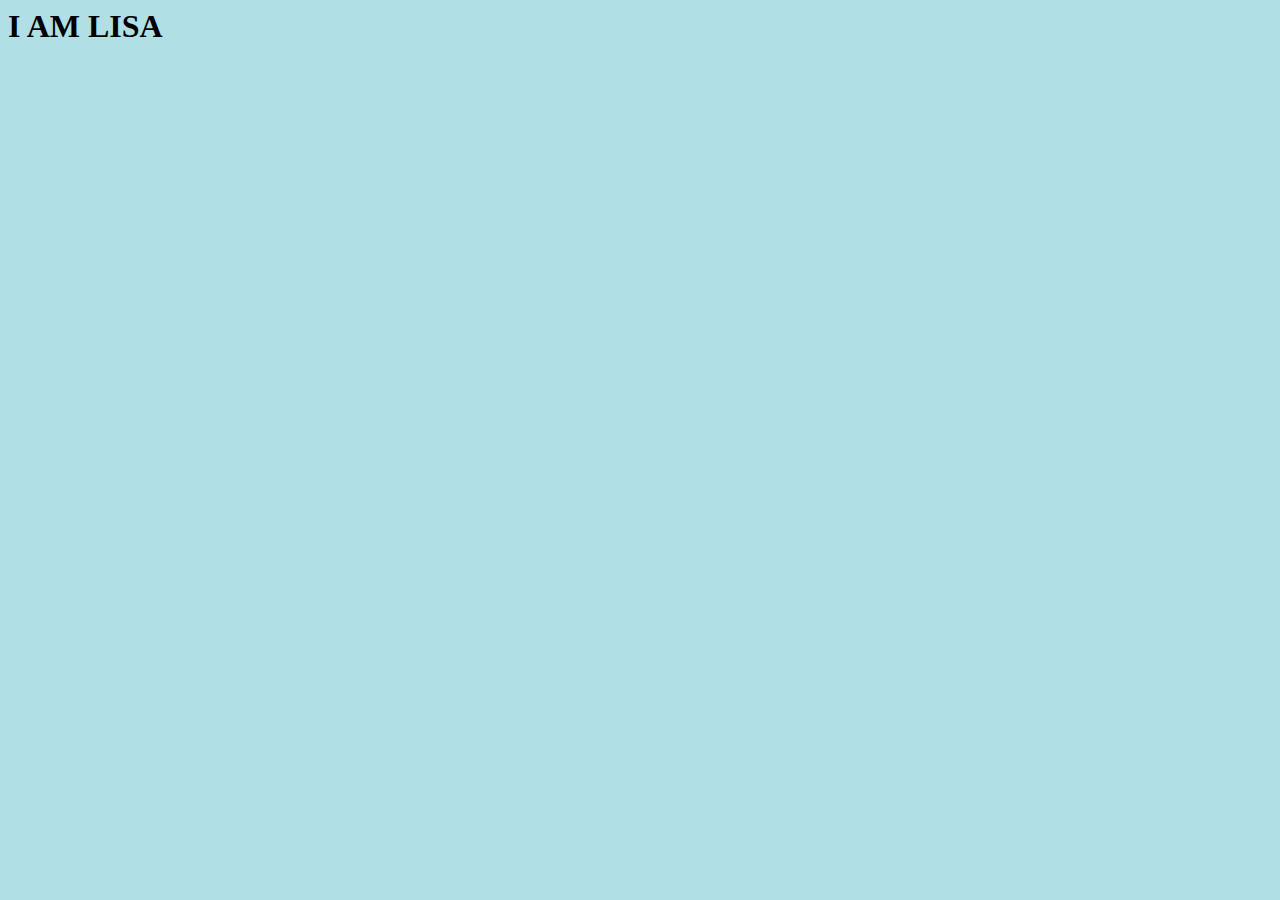
==== index.html @ b865597a "initial commit" ====
<head>
    <meta charset="UTF-8">
    <title>Lisa!!</title>
    <link rel="stylesheet" type="text/css" href="style.css">
    <meta name="description" content="Lisa Illes's Personal Site" />
  </head>
  <body>
    <h1>I AM LISA</h1>
  </body>
---- style.css ----
body {
    background-color: powderblue;
}
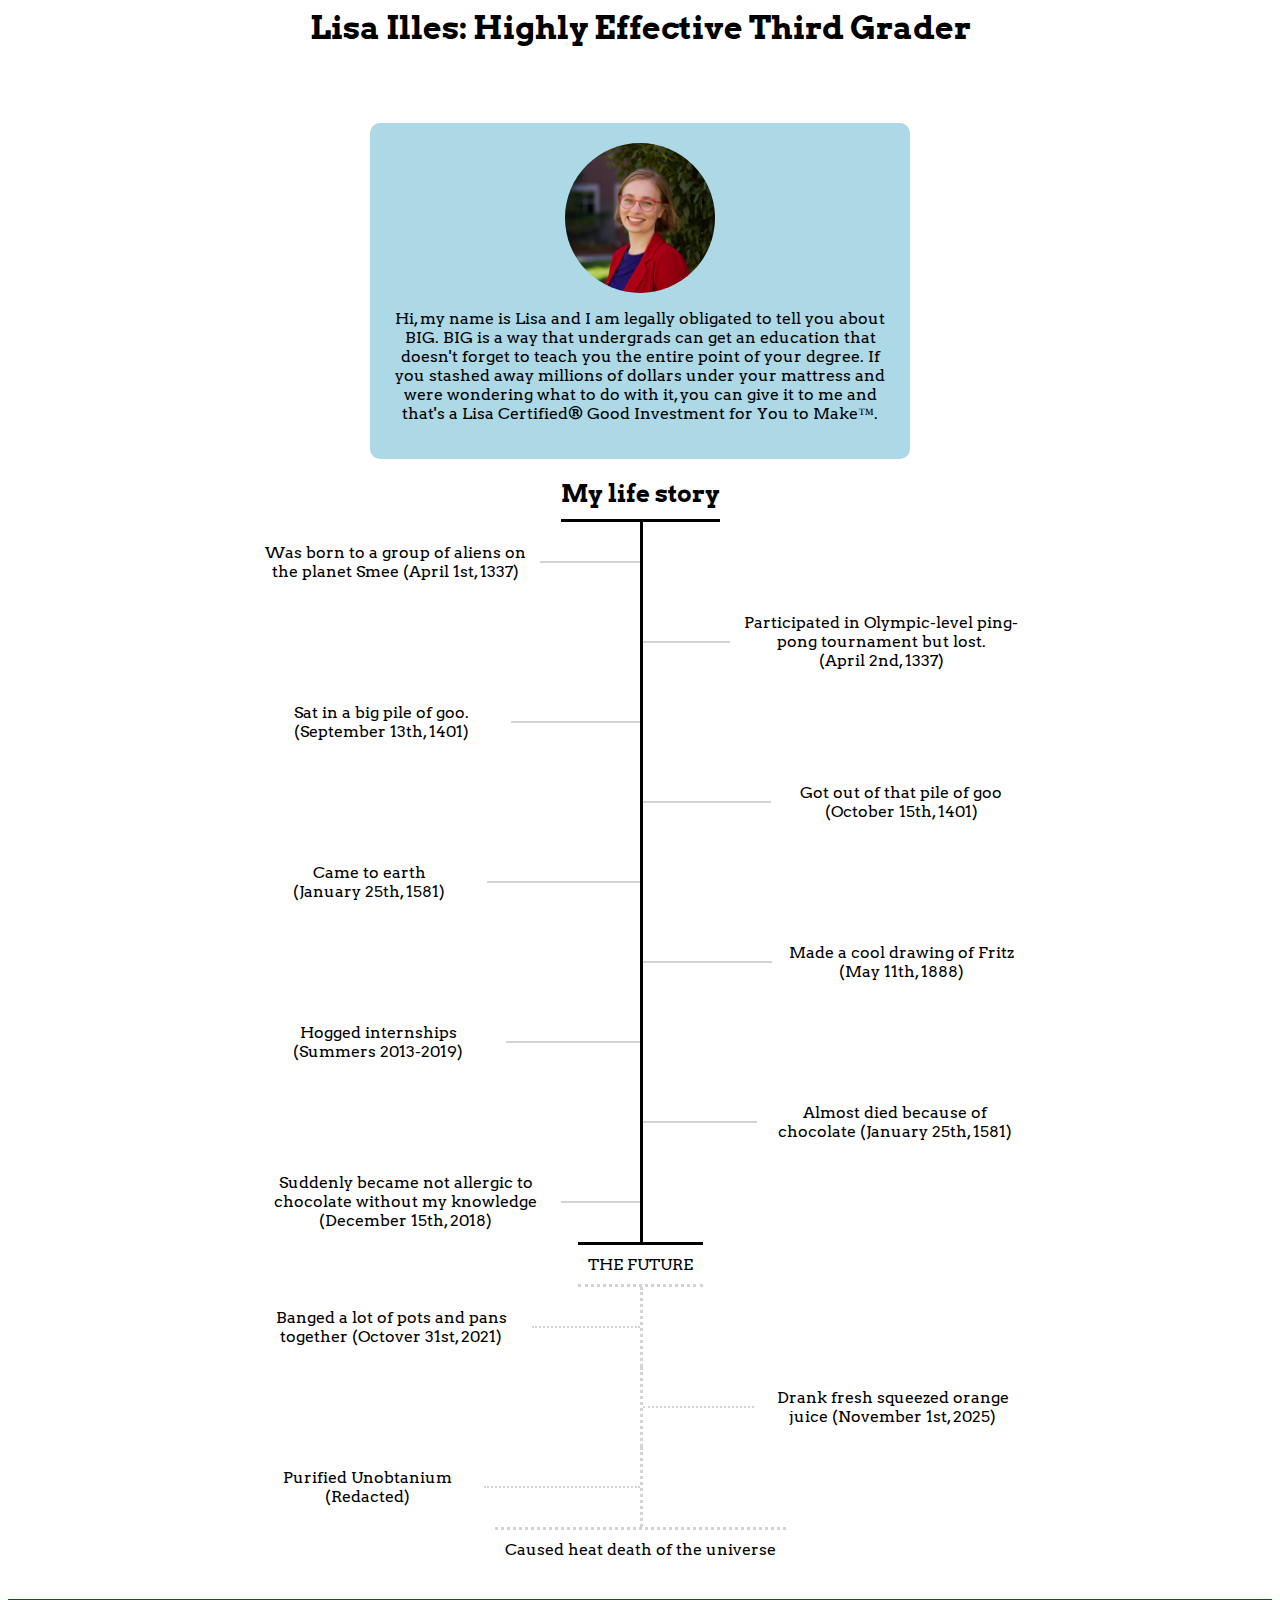
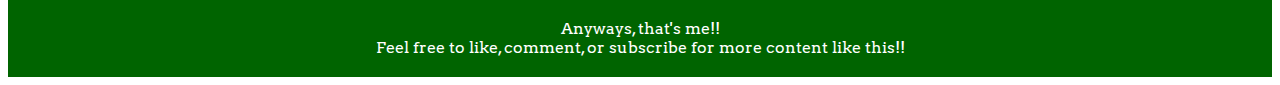
==== commit 3af46318: "replace history with fake lisa site" ====
--- a/index.html
+++ b/index.html
@@ -1,9 +1,72 @@
 <head>
     <meta charset="UTF-8">
-    <title>Lisa!!</title>
+    <title>Lambda Explorer</title>
+    <script src="script.js"></script>
+    <link href="https://fonts.googleapis.com/css?family=Arvo" rel="stylesheet">
     <link rel="stylesheet" type="text/css" href="style.css">
+    <link rel="icon" href="big.png">
+  
     <meta name="description" content="Lisa Illes's Personal Site" />
   </head>
   <body>
-    <h1>I AM LISA</h1>
+    <h1>Lisa Illes: Highly Effective Third Grader</h1>
+    <article>
+        <img src="me.jpg">
+        <p>
+            Hi, my name is Lisa and I am legally obligated to tell you about BIG.
+            BIG is a way that undergrads can get an education that doesn't forget
+            to teach you the entire point of your degree. If you stashed away 
+            millions of dollars  under your mattress and were wondering what to do 
+            with it, you can give it to me and that's a 
+            Lisa Certified® Good Investment for You to Make™.
+        </p>
+    </article>
+    <h2>My life story</h2>
+
+    <div class="life-event">
+        Was born to a group of aliens on the planet Smee (April&nbsp;1st,&nbsp;1337)
+    </div>
+    <div class="life-event">
+        Participated in Olympic-level ping-pong tournament but lost. (April&nbsp;2nd,&nbsp;1337)
+    </div>
+    <div class="life-event">
+        Sat in a big pile of goo. (September&nbsp;13th,&nbsp;1401)
+    </div>
+    <div class="life-event">
+        Got out of that pile of goo (October&nbsp;15th,&nbsp;1401)
+    </div>
+    <div class="life-event">
+        Came to earth (January&nbsp;25th,&nbsp;1581)
+    </div>
+    <div class="life-event">
+        Made a cool drawing of Fritz (May&nbsp;11th,&nbsp;1888)
+    </div>
+    <div class="life-event">
+        Hogged internships (Summers&nbsp;2013-2019)
+    </div>
+    <div class="life-event">
+        Almost died because of chocolate (January&nbsp;25th,&nbsp;1581)
+    </div>
+    <div class="life-event">
+        Suddenly became not allergic to chocolate without my knowledge (December&nbsp;15th,&nbsp;2018)
+    </div>
+    <div class="future-divider">
+        THE FUTURE
+    </div>
+    <div class="life-event future">
+        Banged a lot of pots and pans together (Octover&nbsp;31st,&nbsp;2021)
+    </div>
+    <div class="life-event future">
+        Drank fresh squeezed orange juice (November&nbsp;1st,&nbsp;2025)
+    </div>
+    <div class="life-event future">
+        Purified Unobtanium (Redacted)
+    </div>
+    <div class="end-of-world">
+        Caused heat death of the universe
+    </div>
+    <footer>
+        Anyways, that's me!!<br>
+        Feel free to like, comment, or subscribe for more content like this!!
+    </footer>
   </body>--- a/style.css
+++ b/style.css
@@ -1,3 +1,103 @@
 body {
-    background-color: powderblue;
+    font-family: 'Arvo', serif;
+    text-align: center;
+}
+
+article {
+    width: 500px;
+    margin: 75px auto 0 auto;
+    background: lightblue;
+    padding: 20px;
+    border-radius: 10px;
+}
+
+article > img {
+    width: 150px;
+    height: 150px;
+    background-color: red;
+    border-radius: 50%;
+    overflow: hidden;
+    display: block;
+    margin: auto;
+}
+
+h2 {
+    border-bottom: 3px black solid;
+    display: inline-block;
+    margin-bottom: 0px;
+    padding-bottom: 10px;
+}
+
+.life-event {
+    height: 80px;
+    width: 30%;
+    position: relative;
+    display: flex;
+    align-items: center;
+    justify-content: flex-end;
+}
+
+.life-event::after {
+    content: '';
+    border-bottom: 2px lightgray solid;
+    width: 50%;
+}
+
+.life-event:nth-child(even) {
+    border-right: 3px solid black;
+    margin-left: 20%;
+}
+
+.life-event:nth-child(odd) {
+    border-left: 3px solid black;
+    margin-left: 50%;
+    flex-direction: row-reverse;
+}
+
+.life-event:nth-child(even)::after {
+    margin-left: 10px;
+}
+
+.life-event:nth-child(odd)::after {
+    margin-right: 10px;
+}
+
+
+.life-event.future {
+    border-color: lightgray;
+}
+
+
+.life-event.future:nth-child(even) {
+    border-right-style: dotted;
+
+}
+
+.life-event.future:nth-child(odd) {
+    border-left-style: dotted;
+}
+
+.life-event.future::after {
+    border-bottom-style: dotted;
+}
+
+
+.future-divider {
+    padding: 10px;
+    display: inline-block;
+    border-top: 3px black solid;
+    border-bottom: 3px lightgray dotted;
+}
+
+.end-of-world {
+    display: inline-block;
+    padding: 10px;
+    border-top: 3px lightgray dotted;
+}
+
+footer {
+    margin-top: 30px;
+    padding: 20px;
+    background-color: darkgreen;
+    color: white;
 }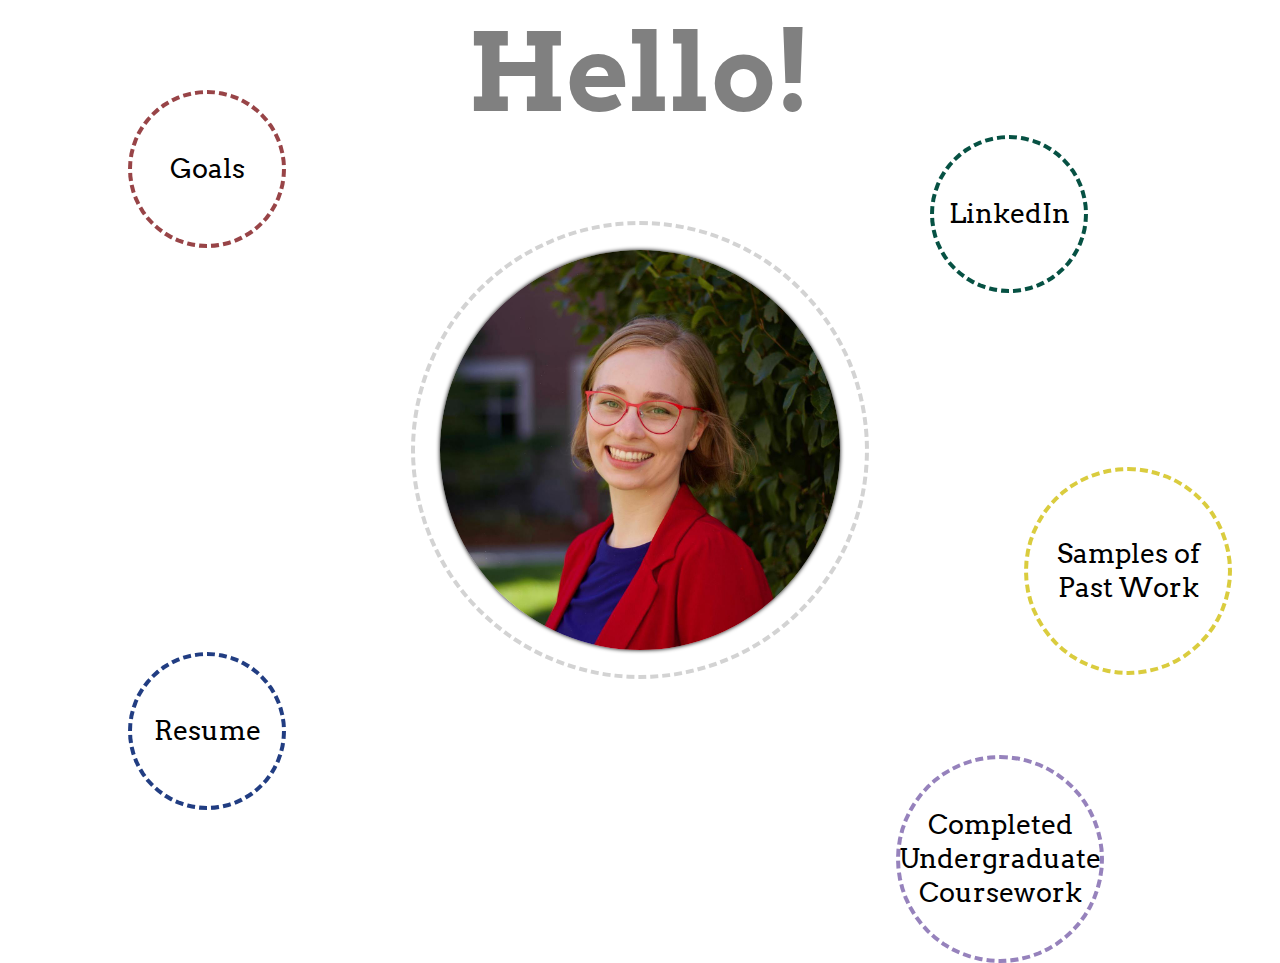
==== commit dc9def4f: "Lisa made some" ====
--- a/index.html
+++ b/index.html
@@ -1,72 +1,32 @@
 <head>
     <meta charset="UTF-8">
-    <title>Lambda Explorer</title>
+    <title>Lisa Illes</title>
     <script src="script.js"></script>
     <link href="https://fonts.googleapis.com/css?family=Arvo" rel="stylesheet">
-    <link rel="stylesheet" type="text/css" href="style.css">
-    <link rel="icon" href="big.png">
+    <link rel="stylesheet" type="text/css" href="landing.css">
+    <!-- <link rel="icon" href="filename.png"> -->
   
     <meta name="description" content="Lisa Illes's Personal Site" />
   </head>
   <body>
-    <h1>Lisa Illes: Highly Effective Third Grader</h1>
-    <article>
-        <img src="me.jpg">
-        <p>
-            Hi, my name is Lisa and I am legally obligated to tell you about BIG.
-            BIG is a way that undergrads can get an education that doesn't forget
-            to teach you the entire point of your degree. If you stashed away 
-            millions of dollars  under your mattress and were wondering what to do 
-            with it, you can give it to me and that's a 
-            Lisa Certified® Good Investment for You to Make™.
-        </p>
-    </article>
-    <h2>My life story</h2>
-
-    <div class="life-event">
-        Was born to a group of aliens on the planet Smee (April&nbsp;1st,&nbsp;1337)
-    </div>
-    <div class="life-event">
-        Participated in Olympic-level ping-pong tournament but lost. (April&nbsp;2nd,&nbsp;1337)
-    </div>
-    <div class="life-event">
-        Sat in a big pile of goo. (September&nbsp;13th,&nbsp;1401)
-    </div>
-    <div class="life-event">
-        Got out of that pile of goo (October&nbsp;15th,&nbsp;1401)
-    </div>
-    <div class="life-event">
-        Came to earth (January&nbsp;25th,&nbsp;1581)
-    </div>
-    <div class="life-event">
-        Made a cool drawing of Fritz (May&nbsp;11th,&nbsp;1888)
-    </div>
-    <div class="life-event">
-        Hogged internships (Summers&nbsp;2013-2019)
-    </div>
-    <div class="life-event">
-        Almost died because of chocolate (January&nbsp;25th,&nbsp;1581)
-    </div>
-    <div class="life-event">
-        Suddenly became not allergic to chocolate without my knowledge (December&nbsp;15th,&nbsp;2018)
-    </div>
-    <div class="future-divider">
-        THE FUTURE
-    </div>
-    <div class="life-event future">
-        Banged a lot of pots and pans together (Octover&nbsp;31st,&nbsp;2021)
-    </div>
-    <div class="life-event future">
-        Drank fresh squeezed orange juice (November&nbsp;1st,&nbsp;2025)
-    </div>
-    <div class="life-event future">
-        Purified Unobtanium (Redacted)
-    </div>
-    <div class="end-of-world">
-        Caused heat death of the universe
-    </div>
-    <footer>
-        Anyways, that's me!!<br>
-        Feel free to like, comment, or subscribe for more content like this!!
-    </footer>
+    <h1>Hello!</h1>
+    <div class="circle"></div>
+    <img src="me.jpg">
+    <a href="goals.html" class="link link-one">
+        Goals
+    </a>
+    <a href="https://www.linkedin.com/in/lisa-illes/" class="link link-two">
+        LinkedIn
+    </a>
+    <a href="resume.html" class="link link-three">
+        Resume
+    </a>
+    <a href="pastwork.html" class="link link-four">
+           Samples of Past Work
+        </a>
+    </a>
+    <a href="coursework.html" class="link link-five">
+           Completed Undergraduate Coursework
+        </a>
+  
   </body>--- a/landing.css
+++ b/landing.css
@@ -0,0 +1,88 @@
+body {
+    font-family: 'Arvo', serif;
+    text-align: center;
+}
+
+h1 {
+    font-size: 80pt;
+    color: gray;
+}
+
+img {
+    z-index: 1;
+    position: absolute;
+    width: 400px;
+    height: 400px;
+    top: 50vh;
+    left: 50vw;
+    transform: translate(-50%, -50%);
+    border-radius: 50%;
+    overflow: hidden;
+    display: block;
+    margin: auto;
+    box-shadow: 0px 0px 4px;
+}
+
+.link {
+    position: absolute;
+    border-radius: 50%;
+    color: black;
+    font-size: 20pt;
+    text-decoration: none;
+    display: flex;
+    align-items: center;
+    justify-content: center;
+}
+
+/* Individual link styling */
+
+.link-one {
+    border: 4px dashed #984447;
+    width: 150px;
+    height: 150px;
+    top: 10vh;
+    left: 10vw;
+    
+}
+
+.link-two {
+    border: 4px dashed #065143;
+    width: 150px;
+    height: 150px;
+    top: 15vh;
+    right: 15vw;
+}
+.link-three {
+    border: 4px dashed #213d82;
+    width: 150px;
+    height: 150px;
+    bottom: 10vh;
+    left: 10vw;
+}
+
+.link-four {
+    border: 4px dashed #dacc3e;
+    width: 200px;
+    height: 200px;
+    bottom: 25vh;
+    left: 80vw;
+}
+
+.link-five {
+    border: 4px dashed #9682bc;
+    width: 200px;
+    height: 200px;
+    bottom: -7vh;
+    left: 70vw;
+}
+
+.circle {
+    position: absolute;
+    width: 450px;
+    height: 450px;
+    border-radius: 50%;
+    top: 50vh;
+    left: 50vw;
+    transform: translate(-50%, -50%);
+    border: 4px dashed lightgray;
+}
